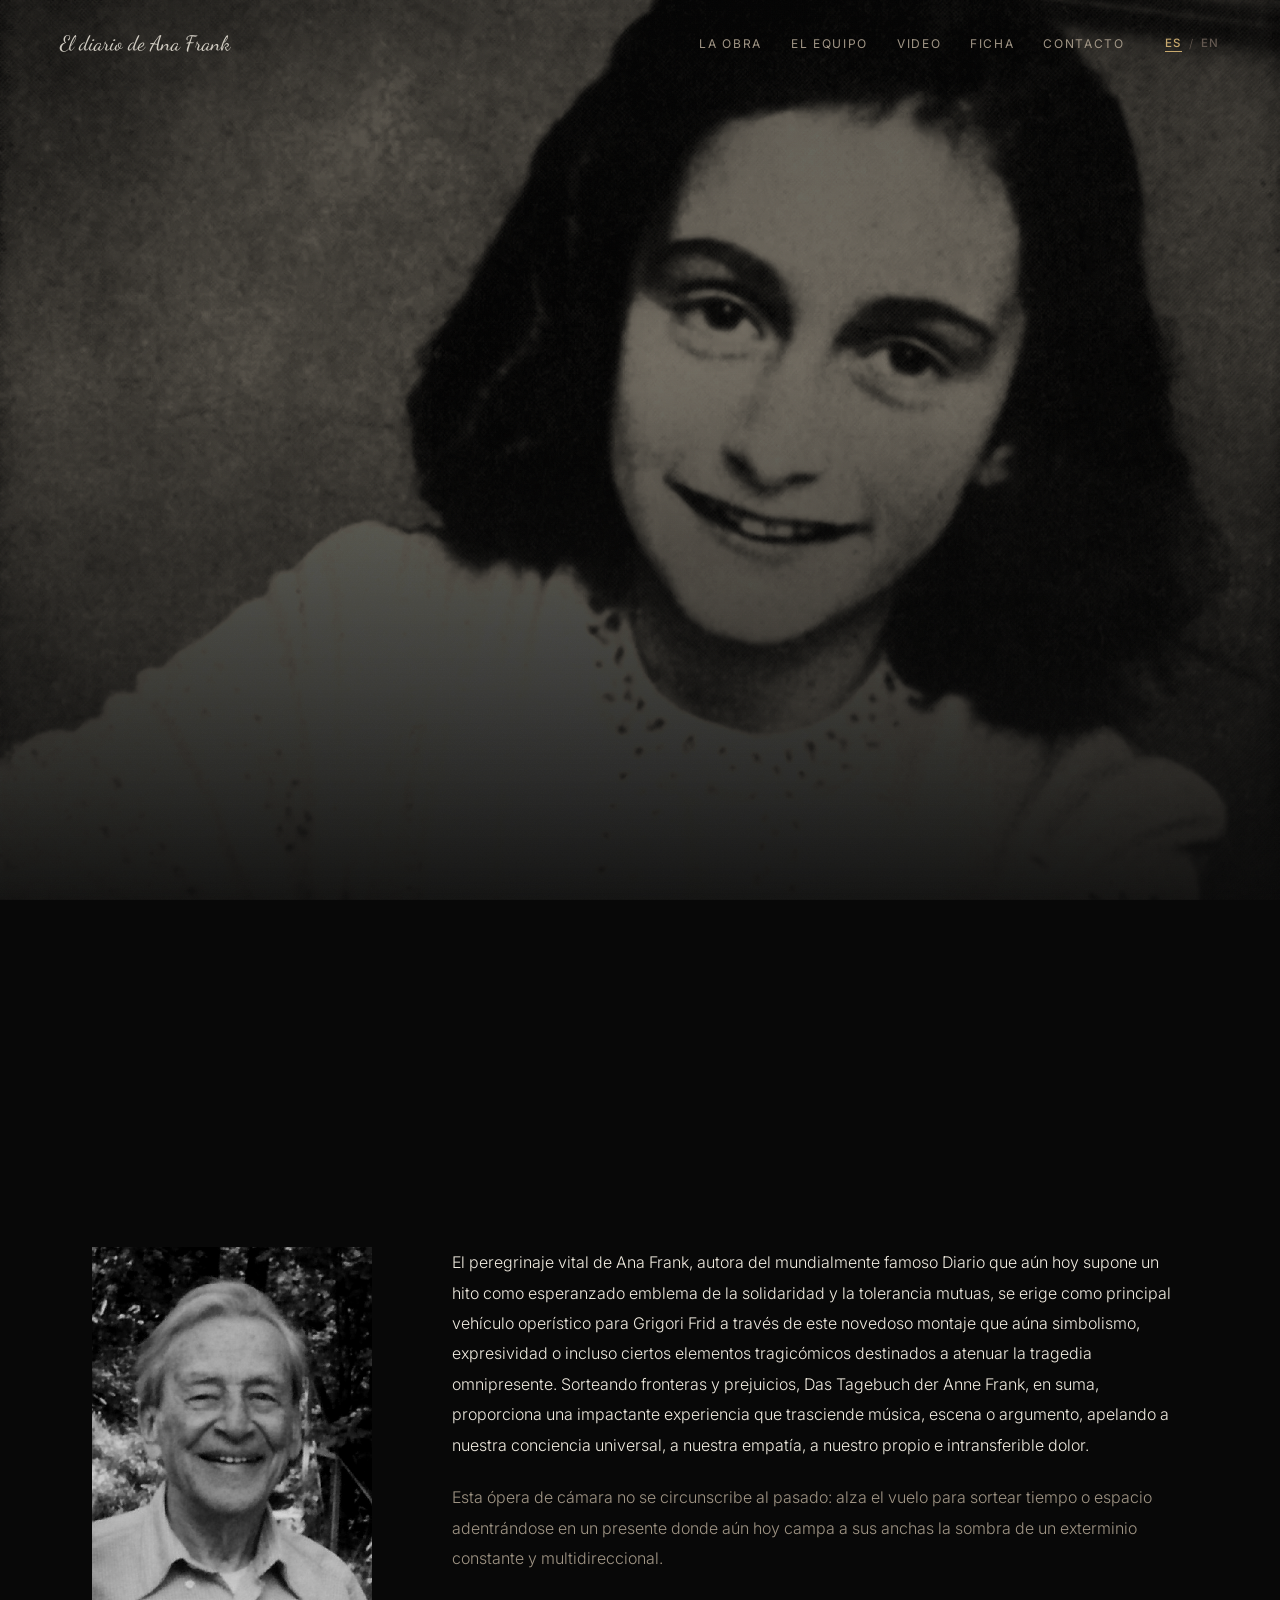
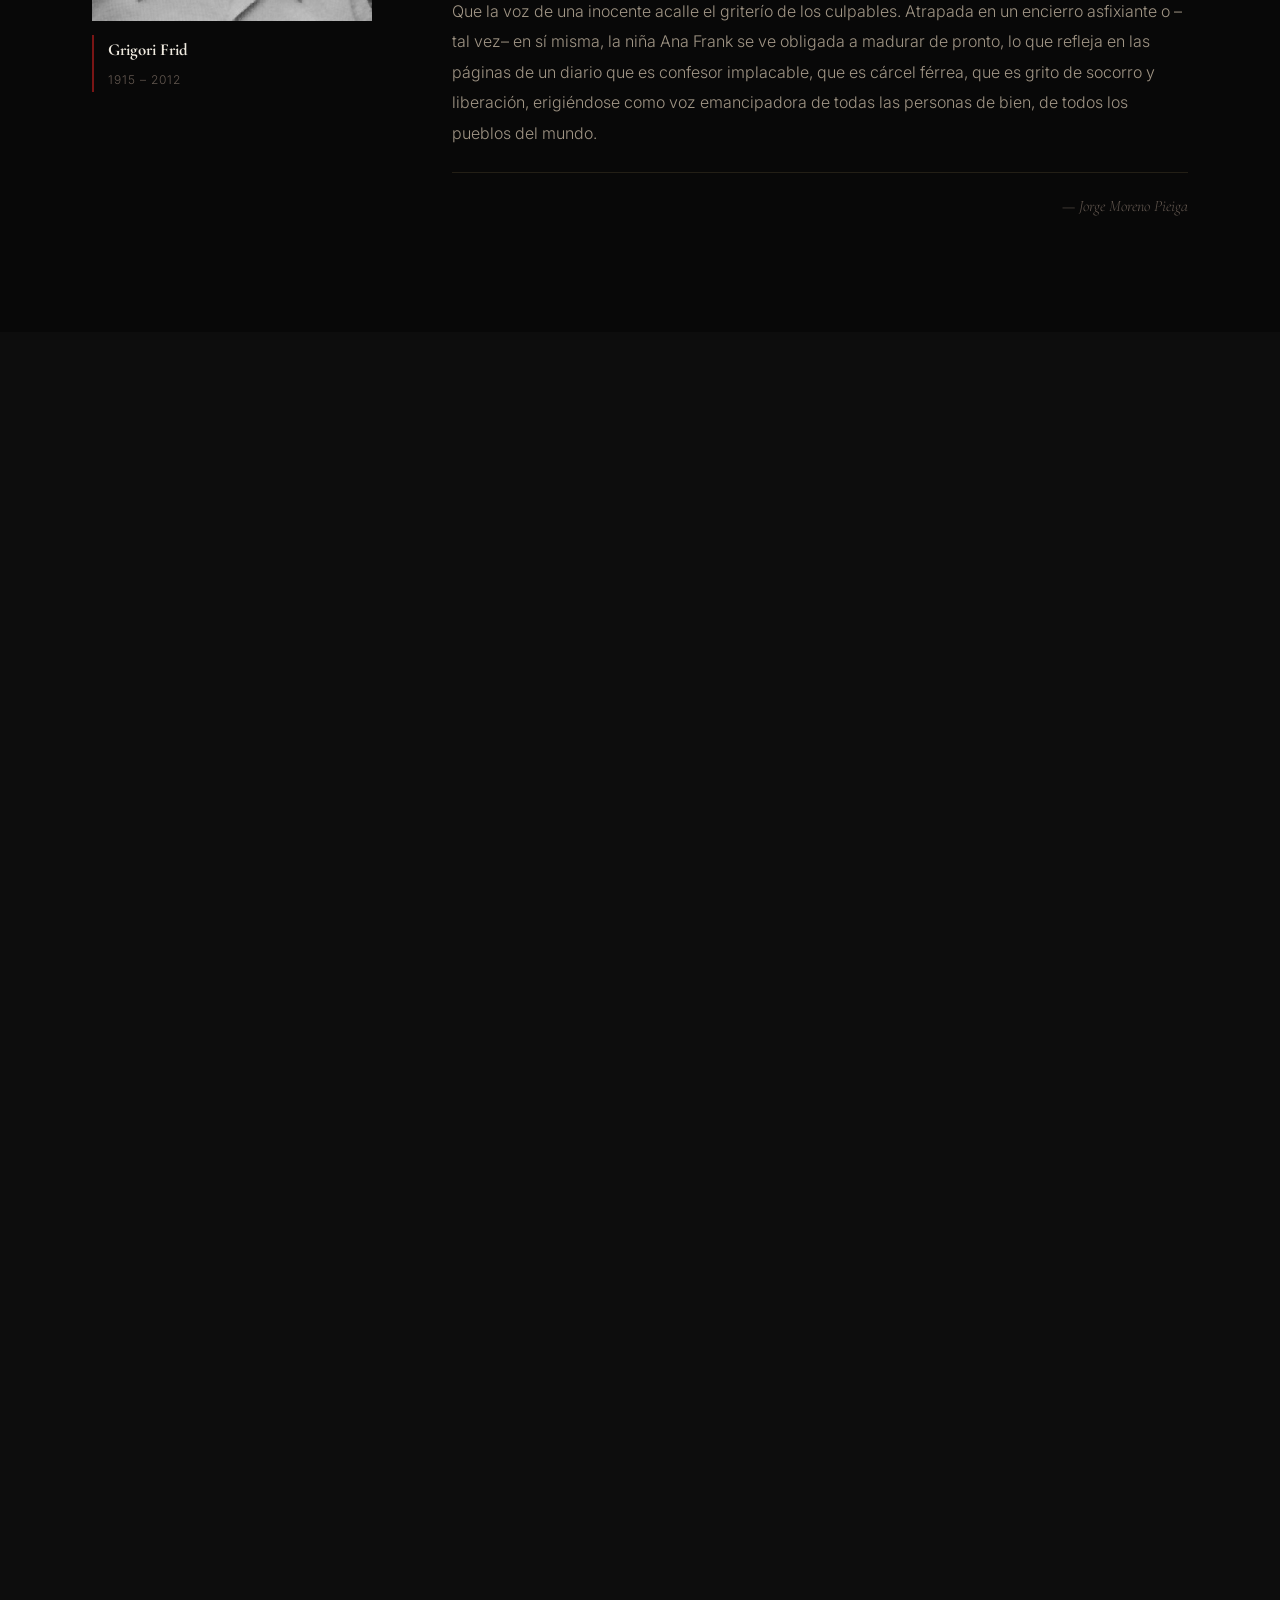
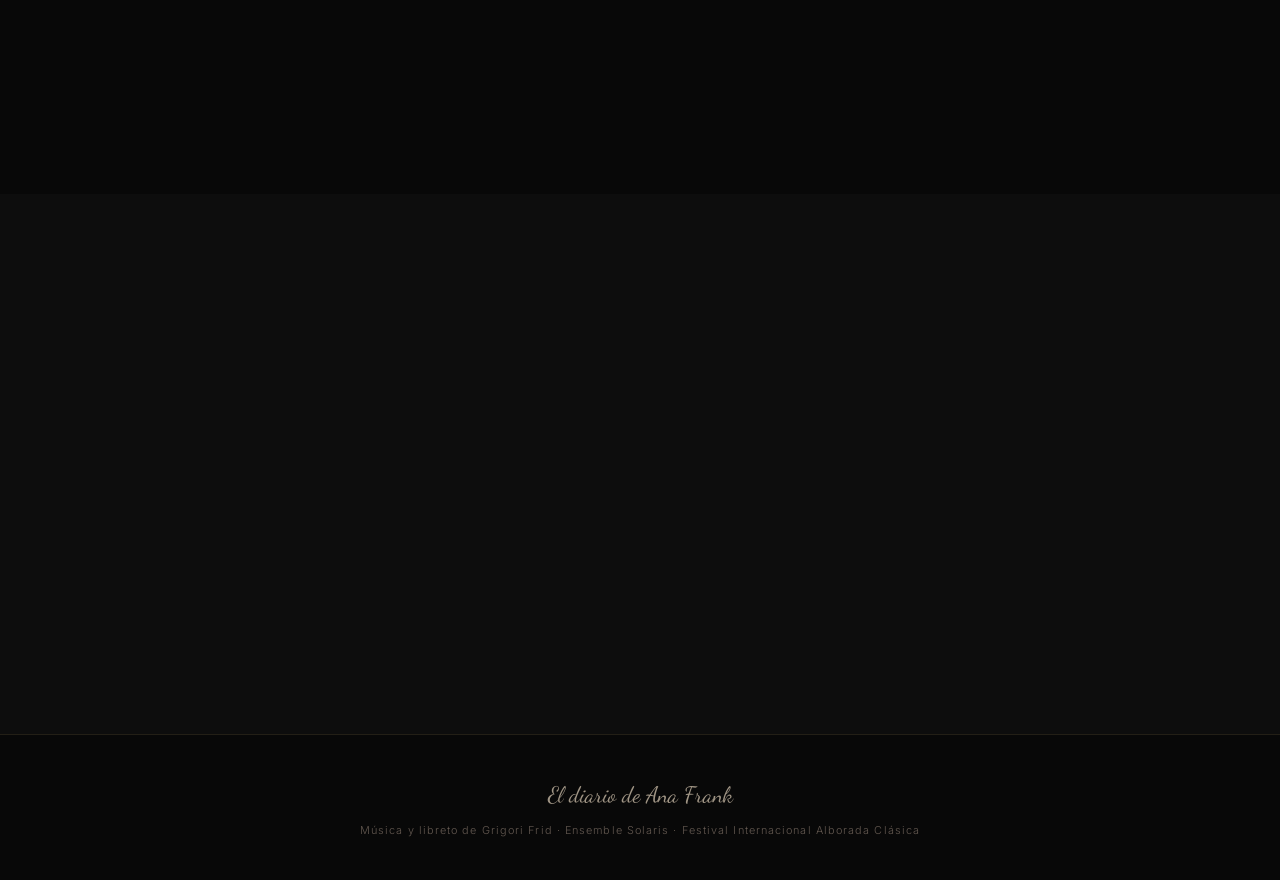
==== index.html @ 0cbc781a "Remove 'Representación artística' from contact section Co-Authored-By: Claude Sonnet 4.6 <noreply@an" ====
<!DOCTYPE html>
<html lang="es">
<head>
  <meta charset="UTF-8">
  <meta name="viewport" content="width=device-width, initial-scale=1.0">
  <title>El diario de Ana Frank — Ópera de Grigori Frid</title>
  <meta name="description" content="Dossier artístico de la ópera El diario de Ana Frank. Música y libreto de Grigori Frid. Auxiliadora Toledano, soprano.">

  <link rel="preconnect" href="https://fonts.googleapis.com">
  <link rel="preconnect" href="https://fonts.gstatic.com" crossorigin>
  <link href="https://fonts.googleapis.com/css2?family=Cormorant+Garamond:ital,wght@0,300;0,400;0,600;0,700;1,300;1,400;1,600&family=Dancing+Script:wght@600;700&family=Inter:wght@300;400;500&display=swap" rel="stylesheet">
  <link rel="stylesheet" href="css/styles.css">
</head>
<body>

  <!-- ══════════════════════════════════════
       HEADER
  ══════════════════════════════════════ -->
  <header id="site-header">
    <div class="header-inner">
      <div class="header-logo">
        <span data-es="El diario de Ana Frank" data-en="The Diary of Ana Frank">El diario de Ana Frank</span>
      </div>
      <div class="header-right">
        <nav class="header-nav">
          <a href="#obra"   data-es="La Obra"   data-en="The Work">La Obra</a>
          <a href="#equipo" data-es="El Equipo" data-en="The Team">El Equipo</a>
          <a href="#video"  data-es="Video"     data-en="Video">Video</a>
          <a href="#ficha"  data-es="Ficha"     data-en="Info">Ficha</a>
          <a href="#contacto" data-es="Contacto" data-en="Contact">Contacto</a>
        </nav>
        <div class="lang-toggle">
          <button class="lang-btn active" data-lang="es">ES</button>
          <span class="lang-sep">/</span>
          <button class="lang-btn" data-lang="en">EN</button>
        </div>
        <button class="menu-btn" id="menu-btn" aria-label="Menú" aria-expanded="false">
          <span></span><span></span><span></span>
        </button>
      </div>
    </div>
  </header>

  <nav class="mobile-nav" id="mobile-nav" aria-hidden="true">
    <a href="#obra"      data-es="La Obra"   data-en="The Work">La Obra</a>
    <a href="#equipo"    data-es="El Equipo" data-en="The Team">El Equipo</a>
    <a href="#video"     data-es="Video"     data-en="Video">Video</a>
    <a href="#ficha"     data-es="Ficha"     data-en="Info">Ficha</a>
    <a href="#contacto"  data-es="Contacto"  data-en="Contact">Contacto</a>
  </nav>

  <!-- ══════════════════════════════════════
       HERO
  ══════════════════════════════════════ -->
  <section id="hero">
    <div class="hero-bg">
      <img src="assets/images/anna-frank-cover.jpg" alt="Ana Frank" class="hero-img" id="hero-img">
      <div class="hero-overlay"></div>
    </div>

    <div class="hero-content">
      <p class="hero-eyebrow">
        <span class="eyebrow-rule"></span>
        <span data-es="Ópera" data-en="Opera">Ópera</span>
        <span class="eyebrow-rule"></span>
      </p>

      <div class="hero-title-block">
        <h1 class="hero-title">
          <span class="title-script" data-es="El diario de" data-en="The Diary of">El diario de</span>
          <span class="title-script title-name">Ana Frank</span>
        </h1>
        <p class="hero-composer">
          <span data-es="Música y libreto de" data-en="Music and libretto by">Música y libreto de</span>
          <strong>Grigori Frid</strong>
        </p>
      </div>

      <div class="hero-bottom">
        <div class="hero-cast">
          <span><strong>Auxiliadora Toledano</strong>, <em data-es="Soprano" data-en="Soprano">Soprano</em></span>
          <span class="cast-dot">·</span>
          <span><strong>Jorge Moreno Piega</strong>, <em data-es="Director de escena" data-en="Stage Director">Director de escena</em></span>
          <span class="cast-dot">·</span>
          <span><strong>Alexis Soriano</strong>, <em data-es="Director" data-en="Director">Director</em></span>
        </div>
      </div>
      </div>
    </div>

    <a href="#obra" class="scroll-cue" aria-label="Scroll">
      <div class="scroll-line"></div>
    </a>
  </section>

  <!-- ══════════════════════════════════════
       LA OBRA
  ══════════════════════════════════════ -->
  <section id="obra" class="section">
    <div class="container">

      <div class="section-header reveal">
        <span class="section-num">01</span>
        <h2 class="section-title" data-es="La Obra" data-en="The Work">La Obra</h2>
        <div class="section-rule"></div>
      </div>

      <!-- Tabs -->
      <div class="obra-tabs reveal">
        <button class="tab-btn active" data-tab="synopsis" data-es="La historia" data-en="The Story">La historia</button>
        <button class="tab-btn" data-tab="musica" data-es="La música" data-en="The Music">La música</button>
        <button class="tab-btn" data-tab="frid" data-es="Grigori Frid" data-en="Grigori Frid">Grigori Frid</button>
      </div>

      <!-- Tab: Sinopsis -->
      <div class="tab-panel active" data-panel="synopsis">
        <div class="obra-split">
          <div class="obra-image-col">
            <div class="portrait-wrap">
              <img src="assets/images/grigori-frid.jpg" alt="Grigori Frid" class="portrait-img" onerror="this.closest('.portrait-wrap').classList.add('empty')">
              <div class="portrait-label">
                <strong>Grigori Frid</strong>
                <span>1915 – 2012</span>
              </div>
            </div>
          </div>
          <div class="obra-text-col">
            <div class="obra-body">
              <p data-es="El peregrinaje vital de Ana Frank, autora del mundialmente famoso Diario que aún hoy supone un hito como esperanzado emblema de la solidaridad y la tolerancia mutuas, se erige como principal vehículo operístico para Grigori Frid a través de este novedoso montaje que aúna simbolismo, expresividad o incluso ciertos elementos tragicómicos destinados a atenuar la tragedia omnipresente. Sorteando fronteras y prejuicios, Das Tagebuch der Anne Frank, en suma, proporciona una impactante experiencia que trasciende música, escena o argumento, apelando a nuestra conciencia universal, a nuestra empatía, a nuestro propio e intransferible dolor."
                 data-en="The life journey of Ana Frank, author of the world-famous Diary that still stands today as a hopeful emblem of mutual solidarity and tolerance, emerges as the primary operatic vehicle for Grigori Frid through this innovative staging that combines symbolism, expressiveness and even certain tragicomic elements aimed at softening the ever-present tragedy. Transcending borders and prejudices, Das Tagebuch der Anne Frank provides a powerful experience that goes beyond music, stage or plot, appealing to our universal conscience, our empathy, our own inescapable pain.">
                El peregrinaje vital de Ana Frank, autora del mundialmente famoso Diario que aún hoy supone un hito como esperanzado emblema de la solidaridad y la tolerancia mutuas, se erige como principal vehículo operístico para Grigori Frid a través de este novedoso montaje que aúna simbolismo, expresividad o incluso ciertos elementos tragicómicos destinados a atenuar la tragedia omnipresente. Sorteando fronteras y prejuicios, Das Tagebuch der Anne Frank, en suma, proporciona una impactante experiencia que trasciende música, escena o argumento, apelando a nuestra conciencia universal, a nuestra empatía, a nuestro propio e intransferible dolor.
              </p>
              <p data-es="Esta ópera de cámara no se circunscribe al pasado: alza el vuelo para sortear tiempo o espacio adentrándose en un presente donde aún hoy campa a sus anchas la sombra de un exterminio constante y multidireccional."
                 data-en="This chamber opera is not confined to the past: it soars beyond time and space, venturing into a present where the shadow of constant, multidirectional extermination still roams freely.">
                Esta ópera de cámara no se circunscribe al pasado: alza el vuelo para sortear tiempo o espacio adentrándose en un presente donde aún hoy campa a sus anchas la sombra de un exterminio constante y multidireccional.
              </p>
              <p data-es="Que la voz de una inocente acalle el griterío de los culpables. Atrapada en un encierro asfixiante o –tal vez– en sí misma, la niña Ana Frank se ve obligada a madurar de pronto, lo que refleja en las páginas de un diario que es confesor implacable, que es cárcel férrea, que es grito de socorro y liberación, erigiéndose como voz emancipadora de todas las personas de bien, de todos los pueblos del mundo."
                 data-en="May the voice of the innocent silence the clamour of the guilty. Trapped in a suffocating confinement — or perhaps within herself — the young Ana Frank is forced to mature suddenly, which she reflects in the pages of a diary that is an implacable confessor, an iron cage, a cry for help and liberation, standing as the emancipating voice of all decent people, of all the peoples of the world.">
                Que la voz de una inocente acalle el griterío de los culpables. Atrapada en un encierro asfixiante o –tal vez– en sí misma, la niña Ana Frank se ve obligada a madurar de pronto, lo que refleja en las páginas de un diario que es confesor implacable, que es cárcel férrea, que es grito de socorro y liberación, erigiéndose como voz emancipadora de todas las personas de bien, de todos los pueblos del mundo.
              </p>
            </div>
            <p class="obra-signature">— Jorge Moreno Pieiga</p>
          </div>
        </div>
      </div>

      <!-- Tab: Música -->
      <div class="tab-panel" data-panel="musica">
        <div class="obra-text-full">
          <div class="obra-body">
            <p data-es="La ópera de Frid, «El diario de Ana Frank» constituye hoy en día un binomio inseparable con el diario de esta niña universal, que encarna en su joven y trágica infancia, uno de los alegatos más importantes contra la barbarie, la crueldad y la guerra."
               data-en="Frid's opera, The Diary of Ana Frank, is today an inseparable pairing with the diary of this universal girl, who embodies in her young and tragic childhood one of the most powerful statements against barbarism, cruelty and war.">
              La ópera de Frid, «El diario de Ana Frank» constituye hoy en día un binomio inseparable con el diario de esta niña universal, que encarna en su joven y trágica infancia, uno de los alegatos más importantes contra la barbarie, la crueldad y la guerra.
            </p>
            <p data-es="La música de la ópera es de una unidad férrea, casi parece emular ese pequeño habitáculo de Amsterdam donde se escondían esas almas marcadas por el destino. El ritmo es casi siempre binario y constante, a veces da una sensación de obscena banalidad y nos encuadra en un espacio determinado y en un tiempo que parece avanzar a paso ligero de soldado desfilando hacia lo irremisible. Hay varios motivos musicales, recurrentes en la pieza, pero el principal, con una melodía de sol, la, la bemol, mi bemol, recorre nuestra espina dorsal como un escalofrío durante toda la pieza."
               data-en="The opera's music is of iron unity — it almost seems to emulate that small Amsterdam hideaway where souls marked by fate were concealed. The rhythm is almost always binary and constant, at times giving a sense of obscene banality, framing us in a specific space and a time that seems to march steadily, like a soldier advancing towards the inevitable. There are several musical motifs recurring throughout the piece, but the main one — a melody of G, A, A-flat, E-flat — runs down our spine like a chill throughout the entire work.">
              La música de la ópera es de una unidad férrea, casi parece emular ese pequeño habitáculo de Amsterdam donde se escondían esas almas marcadas por el destino. El ritmo es casi siempre binario y constante, a veces da una sensación de obscena banalidad y nos encuadra en un espacio determinado y en un tiempo que parece avanzar a paso ligero de soldado desfilando hacia lo irremisible. Hay varios motivos musicales, recurrentes en la pieza, pero el principal, con una melodía de sol, la, la bemol, mi bemol, recorre nuestra espina dorsal como un escalofrío durante toda la pieza.
            </p>
            <p data-es="Este motivo inquietante es quizá un homenaje a Shostakovich que tiene otro célebre sobre su propio nombre re-mi bemol, do, si. Con cuatro notas ya nos sitúa en un ambiente opresivo, curiosamente el de los nazis en la ópera y el soviético en su propia vida. En la ópera se combina la luz y la oscuridad, aunque el ambiente es mayoritariamente dramático, pero también podemos ver la inocencia y la sonrisa de una niña. Hay momentos para un vals inquietante, casi apocalíptico, para una marcha marcial hacia la muerte, para música de cabaret, para momentos místicos, para el humor y el reflejo de lo cotidiano."
               data-en="This unsettling motif is perhaps a tribute to Shostakovich, who has another famous one based on his own name: D–E-flat–C–B. With just four notes, we are placed in an oppressive atmosphere — curiously that of the Nazis in the opera, and the Soviet one in his own life. The opera combines light and darkness; while the mood is predominantly dramatic, we can also glimpse the innocence and smile of a child. There are moments for an unsettling, almost apocalyptic waltz, for a martial march toward death, for cabaret music, for mystical passages, for humour and the reflection of the everyday.">
              Este motivo inquietante es quizá un homenaje a Shostakovich que tiene otro célebre sobre su propio nombre re-mi bemol, do, si. Con cuatro notas ya nos sitúa en un ambiente opresivo, curiosamente el de los nazis en la ópera y el soviético en su propia vida. En la ópera se combina la luz y la oscuridad, aunque el ambiente es mayoritariamente dramático, pero también podemos ver la inocencia y la sonrisa de una niña. Hay momentos para un vals inquietante, casi apocalíptico, para una marcha marcial hacia la muerte, para música de cabaret, para momentos místicos, para el humor y el reflejo de lo cotidiano.
            </p>
            <p data-es="El empleo del timbre en la obra es muy característico; la celesta y la campana buscan ese misticismo y religiosidad, y la trompeta, el ave de mal agüero que hace presagiar la desgracia. Frid, que fue pionero y a la vez educado por su abuelo en la religión judía, tuvo que vivir con ese dilema entre la vida y la muerte, entre Dios y su negación, y fue capaz de ver luz en tanta oscuridad. Así, la música navega también entre la atonalidad y la tonalidad."
               data-en="The use of timbre in the work is very distinctive; the celesta and bell seek mysticism and religiosity, while the trumpet is the bird of ill omen, foretelling disaster. Frid — who was raised in both atheist pioneer camps and Jewish religion by his grandfather — had to live with that dilemma between life and death, between God and His denial, and was able to find light in so much darkness. Thus, the music also navigates between atonality and tonality.">
              El empleo del timbre en la obra es muy característico; la celesta y la campana buscan ese misticismo y religiosidad, y la trompeta, el ave de mal agüero que hace presagiar la desgracia. Frid, que fue pionero y a la vez educado por su abuelo en la religión judía, tuvo que vivir con ese dilema entre la vida y la muerte, entre Dios y su negación, y fue capaz de ver luz en tanta oscuridad. Así, la música navega también entre la atonalidad y la tonalidad.
            </p>
            <blockquote class="obra-quote">
              <p data-es="«La riqueza, la gloria, todo eso se puede perder… sin embargo, la felicidad del corazón puede abandonarte por un pequeño tiempo, pero luego despertará de nuevo y te hará feliz para toda la vida… hasta que ese momento llegue, puedes contemplar tranquila el cielo…»"
                 data-en="'Wealth, glory, all that can be lost… yet the happiness of the heart may leave you for a brief time, but then it will awaken again and make you happy for your whole life… until that moment comes, you can gaze calmly at the sky…'">
                «La riqueza, la gloria, todo eso se puede perder… sin embargo, la felicidad del corazón puede abandonarte por un pequeño tiempo, pero luego despertará de nuevo y te hará feliz para toda la vida… hasta que ese momento llegue, puedes contemplar tranquila el cielo…»
              </p>
              <cite data-es="Últimas palabras de Ana Frank en la ópera" data-en="Ana Frank's final words in the opera">Últimas palabras de Ana Frank en la ópera</cite>
            </blockquote>
            <p data-es="Estas son las últimas palabras de Ana Frank en la ópera, y a mi entender, como toda obra de arte verdadera, son una pregunta abierta, no una respuesta, a cada uno de nosotros."
               data-en="These are Ana Frank's last words in the opera, and in my view — like all true works of art — they are an open question addressed to each one of us, not an answer.">
              Estas son las últimas palabras de Ana Frank en la ópera, y a mi entender, como toda obra de arte verdadera, son una pregunta abierta, no una respuesta, a cada uno de nosotros.
            </p>
          </div>
          <p class="obra-signature">— Alexis Soriano</p>

          <!-- Foto de producción -->
          <div class="prod-photo-wrap prod-photo-inline">
            <img src="assets/images/production-2.jpg" alt="Auxiliadora Toledano en escena" onerror="this.closest('.prod-photo-wrap').style.display='none'">
          </div>
        </div>
      </div>

      <!-- Tab: Grigori Frid -->
      <div class="tab-panel" data-panel="frid">
        <div class="obra-split">
          <div class="obra-image-col">
            <div class="portrait-wrap">
              <img src="assets/images/grigori-frid.jpg" alt="Grigori Frid" class="portrait-img" onerror="this.closest('.portrait-wrap').classList.add('empty')">
              <div class="portrait-label">
                <strong>Grigori Frid</strong>
                <span>Moscú, 1915 – 2012</span>
              </div>
            </div>
          </div>
          <div class="obra-text-col">
            <div class="obra-body">
              <p data-es="Ana Frank se ocultó con su familia en una buhardilla secreta en Ámsterdam para no ser capturados por los nazis. Allí día tras día, fue escribiendo su diario secreto. Fueron descubiertos y ella y su hermana murieron de tifus y de frío en el campo de concentración de Bergen-Belsen en 1945, en unas tiendas de campaña en las que pasaron sus últimas horas de vida."
                 data-en="Ana Frank hid with her family in a secret attic in Amsterdam to avoid capture by the Nazis. There, day after day, she wrote her secret diary. They were discovered, and she and her sister died of typhus and cold at the Bergen-Belsen concentration camp in 1945, in tents where they spent their final hours of life.">
                Ana Frank se ocultó con su familia en una buhardilla secreta en Ámsterdam para no ser capturados por los nazis. Allí día tras día, fue escribiendo su diario secreto. Fueron descubiertos y ella y su hermana murieron de tifus y de frío en el campo de concentración de Bergen-Belsen en 1945, en unas tiendas de campaña en las que pasaron sus últimas horas de vida.
              </p>
              <p data-es="Grigori Frid nació en el seno de una familia cultivada. Su madre, pianista profesional, terminó la carrera de piano en Moscú y su padre, periodista y crítico musical, tocaba el violín. Por su casa pasaron legendarios músicos como un joven Wladimir Horowitz o el talentoso y aún desconocido violinista Nathan Milstein."
                 data-en="Grigori Frid was born into a cultivated family. His mother, a professional pianist, completed her piano studies in Moscow, while his father, a journalist and music critic, played the violin. Legendary musicians passed through their home, including a young Wladimir Horowitz and the talented but then unknown violinist Nathan Milstein.">
                Grigori Frid nació en el seno de una familia cultivada. Su madre, pianista profesional, terminó la carrera de piano en Moscú y su padre, periodista y crítico musical, tocaba el violín. Por su casa pasaron legendarios músicos como un joven Wladimir Horowitz o el talentoso y aún desconocido violinista Nathan Milstein.
              </p>
              <p data-es="Frid comenzó a tomarse en serio sus inclinaciones musicales y empezó a componer sus primeras piezas. Gracias a una carta de recomendación, ingresó en el conservatorio de Moscú y compuso su primera sinfonía que enseñó al propio Shostakovich, quien lo felicitó de corazón; desgraciadamente, al poco tiempo, empezó la guerra y tuvo que alistarse y dejar toda su carrera en suspenso."
                 data-en="Frid began to take his musical inclinations seriously and started composing his first pieces. Thanks to a letter of recommendation, he was admitted to the Moscow Conservatoire and composed his first symphony, which he showed to Shostakovich himself, who congratulated him warmly. Tragically, the war soon began and he was forced to enlist, putting his entire career on hold.">
                Frid comenzó a tomarse en serio sus inclinaciones musicales y empezó a componer sus primeras piezas. Gracias a una carta de recomendación, ingresó en el conservatorio de Moscú y compuso su primera sinfonía que enseñó al propio Shostakovich, quien lo felicitó de corazón; desgraciadamente, al poco tiempo, empezó la guerra y tuvo que alistarse y dejar toda su carrera en suspenso.
              </p>
              <p data-es="Frid fue un artista extremadamente generoso y gentil. Sirvió nada menos que 6 años en el frente, fue herido por metralla y condecorado. Fue pionero y a la vez sufrió el antisemitismo de aquella época en la URSS, ocultando su apellido para evitar problemas. Fundó el club para los jóvenes músicos en Moscú, un lugar de encuentro donde pasaron Prokofiev, Schnitke, Denisov, y otros muchos. Escribió para todos los géneros, pero fueron sus dos óperas de cámara — Las cartas de Van Gogh y El diario de Ana Frank — las que tuvieron más éxito internacional. Vivió 97 años y murió en Moscú el 22 de septiembre de 2012, el mismo día en que nació. En España es un absoluto desconocido y queremos contribuir a difundir su obra."
                 data-en="Frid was an extremely generous and gentle artist. He served no fewer than 6 years on the front, was wounded by shrapnel, and was decorated. He was a pioneer who also suffered antisemitism in the USSR, hiding his surname to avoid trouble. He founded the club for young musicians in Moscow, a meeting place attended by Prokofiev, Schnittke, Denisov and many others. He wrote for all genres, but it was his two chamber operas — Letters of Van Gogh and The Diary of Ana Frank — that achieved the greatest international success. He lived to 97 and died in Moscow on 22 September 2012, the same day he was born. In Spain he is virtually unknown, and we want to help spread his work.">
                Frid fue un artista extremadamente generoso y gentil. Sirvió nada menos que 6 años en el frente, fue herido por metralla y condecorado. Fue pionero y a la vez sufrió el antisemitismo de aquella época en la URSS, ocultando su apellido para evitar problemas. Fundó el club para los jóvenes músicos en Moscú, un lugar de encuentro donde pasaron Prokofiev, Schnitke, Denisov, y otros muchos. Escribió para todos los géneros, pero fueron sus dos óperas de cámara — Las cartas de Van Gogh y El diario de Ana Frank — las que tuvieron más éxito internacional. Vivió 97 años y murió en Moscú el 22 de septiembre de 2012, el mismo día en que nació. En España es un absoluto desconocido y queremos contribuir a difundir su obra.
              </p>
            </div>
          </div>
        </div>
      </div>

    </div>
  </section>

  <!-- ══════════════════════════════════════
       GALERÍA DE PRODUCCIÓN
  ══════════════════════════════════════ -->
  <section id="galeria" class="section section-dark">
    <div class="container">
      <div class="section-header reveal">
        <span class="section-num">02</span>
        <h2 class="section-title" data-es="Imágenes" data-en="Gallery">Imágenes</h2>
        <div class="section-rule"></div>
      </div>
      <div class="gallery-grid reveal">
        <!-- Row 1: dos verticales -->
        <div class="gallery-item">
          <img src="assets/images/production-2.jpg" alt="Auxiliadora Toledano — El diario de Ana Frank">
        </div>
        <div class="gallery-item">
          <img src="assets/images/production-3.jpg" alt="Auxiliadora Toledano como Ana Frank">
        </div>
        <!-- Row 2: teatro completo -->
        <div class="gallery-item gallery-item--wide">
          <img src="assets/images/production-4.jpg" alt="El diario de Ana Frank — Ensemble Solaris en escena">
        </div>
        <!-- Row 3: dos escenas íntimas -->
        <div class="gallery-item">
          <img src="assets/images/production-1.jpg" alt="Ana Frank escribe su diario">
        </div>
        <div class="gallery-item">
          <img src="assets/images/production-5.jpg" alt="El diario de Ana Frank — escena íntima">
        </div>
      </div>
    </div>
  </section>

  <!-- ══════════════════════════════════════
       EL EQUIPO
  ══════════════════════════════════════ -->
  <section id="equipo" class="section">
    <div class="container">
      <div class="section-header reveal">
        <span class="section-num">03</span>
        <h2 class="section-title" data-es="El Equipo" data-en="The Team">El Equipo</h2>
        <div class="section-rule"></div>
      </div>

      <div class="team-grid reveal">

        <!-- Auxiliadora Toledano -->
        <a class="team-card" href="auxiliadora.html">
          <div class="card-img-wrap">
            <img src="assets/images/auxiliadora-toledano.jpg" alt="Auxiliadora Toledano" onerror="this.closest('.card-img-wrap').classList.add('empty')">
            <div class="card-hover-cue">
              <span data-es="Ver biografía" data-en="View biography">Ver biografía</span>
              <svg width="16" height="16" viewBox="0 0 24 24" fill="none" stroke="currentColor" stroke-width="2" stroke-linecap="round" stroke-linejoin="round"><line x1="5" y1="12" x2="19" y2="12"/><polyline points="12 5 19 12 12 19"/></svg>
            </div>
          </div>
          <div class="card-footer">
            <h3 class="card-name">Auxiliadora Toledano</h3>
            <p class="card-role" data-es="Soprano solista" data-en="Soprano Soloist">Soprano solista</p>
          </div>
        </a>

        <!-- Alexis Soriano -->
        <a class="team-card" href="alexis.html">
          <div class="card-img-wrap">
            <img src="assets/images/alexis-soriano.jpg" alt="Alexis Soriano" onerror="this.closest('.card-img-wrap').classList.add('empty')">
            <div class="card-hover-cue">
              <span data-es="Ver biografía" data-en="View biography">Ver biografía</span>
              <svg width="16" height="16" viewBox="0 0 24 24" fill="none" stroke="currentColor" stroke-width="2" stroke-linecap="round" stroke-linejoin="round"><line x1="5" y1="12" x2="19" y2="12"/><polyline points="12 5 19 12 12 19"/></svg>
            </div>
          </div>
          <div class="card-footer">
            <h3 class="card-name">Alexis Soriano</h3>
            <p class="card-role" data-es="Director musical y artístico" data-en="Musical and Artistic Director">Director musical y artístico</p>
          </div>
        </a>

        <!-- Jorge Moreno Pieiga -->
        <a class="team-card" href="jorge.html">
          <div class="card-img-wrap">
            <img src="assets/images/jorge-moreno.jpg" alt="Jorge Moreno Pieiga" onerror="this.closest('.card-img-wrap').classList.add('empty')">
            <div class="card-hover-cue">
              <span data-es="Ver biografía" data-en="View biography">Ver biografía</span>
              <svg width="16" height="16" viewBox="0 0 24 24" fill="none" stroke="currentColor" stroke-width="2" stroke-linecap="round" stroke-linejoin="round"><line x1="5" y1="12" x2="19" y2="12"/><polyline points="12 5 19 12 12 19"/></svg>
            </div>
          </div>
          <div class="card-footer">
            <h3 class="card-name">Jorge Moreno Pieiga</h3>
            <p class="card-role" data-es="Dramaturgia y dirección escénica" data-en="Dramaturgy and Stage Direction">Dramaturgia y dirección escénica</p>
          </div>
        </a>

        <!-- Ensemble Solaris -->
        <a class="team-card team-card--ensemble" href="ensemble.html">
          <div class="card-img-wrap">
            <img src="assets/images/ensemble-solaris.jpg" alt="Ensemble Solaris" onerror="this.closest('.card-img-wrap').classList.add('empty')">
            <div class="card-hover-cue">
              <span data-es="Ver biografía" data-en="View biography">Ver biografía</span>
              <svg width="16" height="16" viewBox="0 0 24 24" fill="none" stroke="currentColor" stroke-width="2" stroke-linecap="round" stroke-linejoin="round"><line x1="5" y1="12" x2="19" y2="12"/><polyline points="12 5 19 12 12 19"/></svg>
            </div>
          </div>
          <div class="card-footer">
            <h3 class="card-name">Ensemble Solaris</h3>
            <p class="card-role" data-es="Orquesta — 9 músicos" data-en="Orchestra — 9 musicians">Orquesta — 9 músicos</p>
          </div>
        </a>

      </div>
    </div>
  </section>

  <!-- ══════════════════════════════════════
       VIDEO
  ══════════════════════════════════════ -->
  <section id="video" class="section section-dark">
    <div class="container">
      <div class="section-header reveal">
        <span class="section-num">04</span>
        <h2 class="section-title" data-es="Producción" data-en="Production">Producción</h2>
        <div class="section-rule"></div>
      </div>
      <p class="section-intro reveal" data-es="Material audiovisual" data-en="Audiovisual material">Material audiovisual</p>

      <div class="video-wrap reveal">
        <!--
          Coloca tu archivo de video en assets/videos/video.mp4
          Si el archivo supera 100 MB, súbelo a YouTube y reemplaza el
          elemento <video> por:
          <iframe src="https://www.youtube.com/embed/TU_ID" ...></iframe>
        -->
        <video controls poster="assets/images/production-2.jpg">
          <source src="assets/videos/video.mp4" type="video/mp4">
          <p data-es="Tu navegador no soporta video HTML5." data-en="Your browser does not support HTML5 video.">Tu navegador no soporta video HTML5.</p>
        </video>
      </div>
    </div>
  </section>

  <!-- ══════════════════════════════════════
       FICHA ARTÍSTICA
  ══════════════════════════════════════ -->
  <section id="ficha" class="section">
    <div class="container">
      <div class="section-header reveal">
        <span class="section-num">05</span>
        <h2 class="section-title" data-es="Ficha Artística" data-en="Artistic Sheet">Ficha Artística</h2>
        <div class="section-rule"></div>
      </div>

      <div class="ficha-layout reveal">
        <div class="ficha-main">
          <h3 class="ficha-opera" data-es="El diario de Ana Frank" data-en="The Diary of Ana Frank">El diario de Ana Frank</h3>
          <p class="ficha-note" data-es="Estreno de la versión escénica · En alemán, subtitulada" data-en="Premiere of the staged version · In German, with subtitles">Estreno de la versión escénica · En alemán, subtitulada</p>

          <table class="ficha-table">
            <tbody>
              <tr>
                <td data-es="Director musical y artístico" data-en="Musical and Artistic Director">Director musical y artístico</td>
                <td><strong>Alexis Soriano</strong></td>
              </tr>
              <tr>
                <td data-es="Soprano" data-en="Soprano">Soprano</td>
                <td><strong>Auxiliadora Toledano</strong></td>
              </tr>
              <tr>
                <td data-es="Director escénico y dramaturgia" data-en="Stage Director and Dramaturgy">Director escénico y dramaturgia</td>
                <td><strong>Jorge Moreno Pieiga</strong></td>
              </tr>
              <tr>
                <td data-es="Iluminación, subtítulos, video" data-en="Lighting, Subtitles, Video">Iluminación, subtítulos, video</td>
                <td><strong>Mario Copete</strong></td>
              </tr>
              <tr>
                <td data-es="Orquesta" data-en="Orchestra">Orquesta</td>
                <td><strong>Ensemble Solaris <em class="muted">(9 músicos)</em></strong></td>
              </tr>
            </tbody>
          </table>
        </div>

        <div class="ficha-aside">
          <div class="cache-card">
            <p class="cache-label" data-es="Caché" data-en="Performance Fee">Caché</p>
            <p class="cache-amount">14.800 €</p>
            <p class="cache-vat">+ IVA</p>
            <p class="cache-detail" data-es="Estreno de la versión escénica" data-en="Premiere of the staged version">Estreno de la versión escénica</p>
          </div>
        </div>
      </div>
    </div>
  </section>

  <!-- ══════════════════════════════════════
       CONTACTO
  ══════════════════════════════════════ -->
  <section id="contacto" class="section section-dark">
    <div class="container">
      <div class="section-header reveal">
        <span class="section-num">06</span>
        <h2 class="section-title" data-es="Contacto" data-en="Contact">Contacto</h2>
        <div class="section-rule"></div>
      </div>

      <div class="contact-layout reveal">
        <div class="contact-left">
          <p class="contact-name">Auxiliadora Toledano</p>
          <p class="contact-role" data-es="Soprano" data-en="Soprano">Soprano</p>
          <a href="tel:+34637464618" class="contact-link">637 464 618</a>
          <a href="mailto:auxiliadoratr@gmail.com" class="contact-link">auxiliadoratr@gmail.com</a>
        </div>
        <div class="contact-right">
          <a href="mailto:auxiliadoratr@gmail.com?subject=El diario de Ana Frank — Consulta" class="cta-btn">
            <span data-es="Solicitar información" data-en="Request Information">Solicitar información</span>
            <svg width="18" height="18" viewBox="0 0 24 24" fill="none" stroke="currentColor" stroke-width="2" stroke-linecap="round" stroke-linejoin="round"><line x1="5" y1="12" x2="19" y2="12"/><polyline points="12 5 19 12 12 19"/></svg>
          </a>
        </div>
      </div>
    </div>
  </section>

  <!-- ══════════════════════════════════════
       FOOTER
  ══════════════════════════════════════ -->
  <footer>
    <div class="container footer-inner">
      <p class="footer-title" data-es="El diario de Ana Frank" data-en="The Diary of Ana Frank">El diario de Ana Frank</p>
      <p class="footer-sub" data-es="Música y libreto de Grigori Frid · Ensemble Solaris · Festival Internacional Alborada Clásica" data-en="Music and libretto by Grigori Frid · Ensemble Solaris · International Festival Alborada Clásica">Música y libreto de Grigori Frid · Ensemble Solaris · Festival Internacional Alborada Clásica</p>
    </div>
  </footer>

  <!-- Lightbox -->
  <div id="lightbox">
    <button id="lightbox-close">&#x2715;</button>
    <button id="lightbox-prev">&#8249;</button>
    <img id="lightbox-img" src="" alt="">
    <button id="lightbox-next">&#8250;</button>
  </div>

  <!-- GSAP -->
  <script src="https://cdnjs.cloudflare.com/ajax/libs/gsap/3.12.5/gsap.min.js"></script>
  <script src="https://cdnjs.cloudflare.com/ajax/libs/gsap/3.12.5/ScrollTrigger.min.js"></script>
  <script src="js/main.js"></script>
</body>
</html>
---- css/styles.css ----
/* =====================================================
   EL DIARIO DE ANA FRANK — Dossier Digital
   ===================================================== */

/* ---- Reset ---- */
*, *::before, *::after { box-sizing: border-box; margin: 0; padding: 0; }
img { max-width: 100%; display: block; }
a  { color: inherit; text-decoration: none; }

/* ---- Variables ---- */
:root {
  --bg:         #080808;
  --bg2:        #0d0d0d;
  --bg3:        #131313;
  --crimson:    #7a1515;
  --crimson2:   #9b1a1a;
  --gold:       #c8a96e;
  --gold2:      #d9bc87;
  --ivory:      #f0ebe0;
  --ivory2:     #a09585;
  --ivory3:     #635850;
  --border:     rgba(200,169,110,0.14);
  --ease:       cubic-bezier(0.25,0.46,0.45,0.94);
  --t:          0.4s;
}

/* ---- Base ---- */
html { scroll-behavior: smooth; font-size: 16px; }
body {
  background: var(--bg);
  color: var(--ivory);
  font-family: 'Inter', sans-serif;
  font-weight: 300;
  line-height: 1.75;
  overflow-x: hidden;
  -webkit-font-smoothing: antialiased;
}

::-webkit-scrollbar          { width: 3px; }
::-webkit-scrollbar-track    { background: var(--bg); }
::-webkit-scrollbar-thumb    { background: var(--crimson); }

/* ---- Typography ---- */
h1,h2,h3,h4 {
  font-family: 'Cormorant Garamond', serif;
  font-weight: 700;
  line-height: 1.1;
}

/* ---- Layout ---- */
.container {
  max-width: 1160px;
  margin: 0 auto;
  padding: 0 2rem;
}

/* ---- Reveal (initial state for GSAP) ---- */
.js-ready .reveal {
  opacity: 0;
  transform: translateY(28px);
}

/* ======================================================
   HEADER
====================================================== */
#site-header {
  position: fixed;
  inset: 0 0 auto 0;
  z-index: 200;
  padding: 1.6rem 2.5rem;
  transition: background var(--t) var(--ease), padding var(--t) var(--ease),
              border-color var(--t) var(--ease);
  border-bottom: 1px solid transparent;
}
#site-header.scrolled {
  background: rgba(8,8,8,0.92);
  backdrop-filter: blur(18px);
  -webkit-backdrop-filter: blur(18px);
  padding: 1rem 2.5rem;
  border-bottom-color: var(--border);
}
.header-inner {
  max-width: 1160px;
  margin: 0 auto;
  display: flex;
  align-items: center;
  justify-content: space-between;
  gap: 2rem;
}
.header-logo {
  font-family: 'Dancing Script', cursive;
  font-size: 1.3rem;
  color: var(--ivory);
  opacity: 0.85;
  white-space: nowrap;
}
.header-right { display: flex; align-items: center; gap: 2.5rem; }
.header-nav   { display: flex; gap: 1.8rem; }
.header-nav a {
  font-size: 0.75rem;
  letter-spacing: 0.14em;
  text-transform: uppercase;
  color: var(--ivory2);
  font-weight: 400;
  transition: color var(--t);
}
.header-nav a:hover { color: var(--gold); }

.lang-toggle { display: flex; align-items: center; gap: 0.45rem; }
.lang-sep    { color: var(--ivory3); font-size: 0.75rem; }
.lang-btn {
  background: none;
  border: none;
  cursor: pointer;
  font: 500 0.72rem/1 'Inter', sans-serif;
  letter-spacing: 0.15em;
  color: var(--ivory3);
  padding: 0.15rem 0;
  transition: color var(--t);
}
.lang-btn.active {
  color: var(--gold);
  border-bottom: 1px solid var(--gold);
}
.lang-btn:hover { color: var(--ivory2); }

/* Hamburger */
.menu-btn {
  display: none;
  background: none;
  border: none;
  cursor: pointer;
  padding: 0.4rem;
  flex-direction: column;
  justify-content: center;
  gap: 5px;
}
.menu-btn span {
  display: block;
  width: 22px;
  height: 1.5px;
  background: var(--ivory);
  transition: transform var(--t) var(--ease), opacity var(--t);
  transform-origin: center;
}
.menu-btn.open span:nth-child(1) { transform: translateY(6.5px) rotate(45deg); }
.menu-btn.open span:nth-child(2) { opacity: 0; transform: scaleX(0); }
.menu-btn.open span:nth-child(3) { transform: translateY(-6.5px) rotate(-45deg); }

/* Mobile nav panel */
.mobile-nav {
  position: fixed;
  inset: 0;
  background: rgba(8,8,8,0.97);
  backdrop-filter: blur(20px);
  -webkit-backdrop-filter: blur(20px);
  z-index: 190;
  display: none;
  flex-direction: column;
  align-items: center;
  justify-content: center;
  gap: 2.5rem;
  padding: 2rem;
}
.mobile-nav.open { display: flex; }
.mobile-nav a {
  font-family: 'Cormorant Garamond', serif;
  font-size: 2.2rem;
  font-weight: 300;
  color: var(--ivory2);
  letter-spacing: 0.04em;
  transition: color var(--t);
}
.mobile-nav a:hover,
.mobile-nav a:focus { color: var(--gold); }

/* ======================================================
   HERO
====================================================== */
#hero {
  position: relative;
  height: 100vh;
  min-height: 680px;
  display: flex;
  align-items: stretch;
  justify-content: center;
  overflow: hidden;
}

.hero-bg {
  position: absolute;
  inset: 0;
}
.hero-img {
  width: 100%;
  height: 100%;
  object-fit: cover;
  object-position: center 20%;
  filter: sepia(40%) contrast(1.05) brightness(0.55);
  transform-origin: center;
  will-change: transform;
}
.hero-overlay {
  position: absolute;
  inset: 0;
  background: linear-gradient(
    to bottom,
    rgba(8,8,8,0.35) 0%,
    rgba(8,8,8,0.2)  40%,
    rgba(8,8,8,0.6)  75%,
    rgba(8,8,8,0.92) 100%
  );
}

/* Grain texture */
#hero::after {
  content: '';
  position: absolute;
  inset: 0;
  background-image: url("data:image/svg+xml,%3Csvg xmlns='http://www.w3.org/2000/svg' width='300' height='300'%3E%3Cfilter id='n'%3E%3CfeTurbulence type='fractalNoise' baseFrequency='0.85' numOctaves='4' stitchTiles='stitch'/%3E%3C/filter%3E%3Crect width='100%25' height='100%25' filter='url(%23n)' opacity='0.04'/%3E%3C/svg%3E");
  pointer-events: none;
  z-index: 1;
  opacity: 0.6;
}

.hero-content {
  position: relative;
  z-index: 2;
  text-align: center;
  padding: 10vh 1.5rem 16vh;
  max-width: 860px;
  width: 100%;
  display: flex;
  flex-direction: column;
  justify-content: space-between;
  align-items: center;
}

.hero-eyebrow {
  display: flex;
  align-items: center;
  justify-content: center;
  gap: 1rem;
  font-size: 0.75rem;
  letter-spacing: 0.3em;
  text-transform: uppercase;
  color: var(--gold);
  margin-bottom: 0;
  opacity: 0;
}
.eyebrow-rule {
  display: inline-block;
  width: 28px;
  height: 1px;
  background: var(--gold);
  opacity: 0.6;
}

.hero-title {
  font-family: 'Dancing Script', cursive;
  font-weight: 700;
  font-size: clamp(4rem, 10vw, 8.5rem);
  line-height: 1.0;
  color: var(--ivory);
  margin: 0;
  text-shadow: 0 2px 40px rgba(0,0,0,0.7);
  opacity: 0;
  transform: translateY(18px);
}
.title-script  { display: block; }
.title-name    { display: block; }

.hero-title-block {
  display: flex;
  flex-direction: column;
  align-items: center;
  gap: 2rem;
}

.hero-bottom {
  display: flex;
  flex-direction: column;
  align-items: center;
  gap: 1.2rem;
}
.hero-composer {
  font-family: 'Cormorant Garamond', serif;
  font-size: clamp(1rem, 2vw, 1.35rem);
  font-weight: 300;
  color: var(--ivory2);
  margin: 0;
  letter-spacing: 0.04em;
  opacity: 0;
}
.hero-composer strong {
  font-weight: 600;
  color: var(--gold2);
}

.hero-cast {
  display: flex;
  flex-wrap: wrap;
  align-items: center;
  justify-content: center;
  gap: 0.5rem 2rem;
  font-size: 1rem;
  letter-spacing: 0.04em;
  color: var(--ivory2);
  opacity: 0;
  margin: 0;
}
.hero-cast strong { color: var(--ivory); font-weight: 600; font-size: 1.05rem; }
.hero-cast em     { font-style: normal; color: var(--ivory3); font-size: 0.9rem; }
.cast-dot         { color: var(--gold); opacity: 0.5; font-size: 1.1rem; }

.scroll-cue {
  position: absolute;
  bottom: 2rem;
  left: 50%;
  transform: translateX(-50%);
  z-index: 2;
  display: flex;
  justify-content: center;
  opacity: 0;
}
.scroll-line {
  width: 1px;
  height: 50px;
  background: linear-gradient(to bottom, transparent, var(--gold));
  animation: pulse-line 2.2s ease-in-out infinite;
}
@keyframes pulse-line {
  0%,100% { opacity: 1; transform: scaleY(1); }
  50%      { opacity: 0.3; transform: scaleY(0.6); }
}

/* ======================================================
   SECTIONS — shared
====================================================== */
.section      { padding: 7rem 0; }
.section-dark { background: var(--bg2); }

.section-header {
  display: flex;
  align-items: center;
  gap: 1.5rem;
  margin-bottom: 4rem;
}
.section-num {
  font-family: 'Cormorant Garamond', serif;
  font-size: 4.5rem;
  font-weight: 300;
  line-height: 1;
  color: var(--gold);
  opacity: 0.2;
  min-width: 3.5rem;
}
.section-title {
  font-size: clamp(1.8rem, 3.5vw, 3rem);
  letter-spacing: -0.01em;
  white-space: nowrap;
}
.section-rule {
  flex: 1;
  height: 1px;
  background: linear-gradient(to right, var(--gold), transparent);
  opacity: 0.2;
  transform-origin: left;
}
.section-intro {
  font-size: 0.78rem;
  letter-spacing: 0.16em;
  text-transform: uppercase;
  color: var(--ivory3);
  margin-top: -2.5rem;
  margin-bottom: 2.5rem;
}

/* ======================================================
   LA OBRA — tabs
====================================================== */
.obra-tabs {
  display: flex;
  gap: 0;
  border-bottom: 1px solid var(--border);
  margin-bottom: 3.5rem;
}
.tab-btn {
  background: none;
  border: none;
  cursor: pointer;
  font: 400 0.78rem/1 'Inter', sans-serif;
  letter-spacing: 0.12em;
  text-transform: uppercase;
  color: var(--ivory3);
  padding: 0.9rem 1.8rem;
  border-bottom: 2px solid transparent;
  transition: color var(--t), border-color var(--t);
  margin-bottom: -1px;
}
.tab-btn.active { color: var(--gold); border-bottom-color: var(--gold); }
.tab-btn:hover  { color: var(--ivory2); }

.tab-panel { display: none; }
.tab-panel.active { display: block; }

/* Obra — two-column layout */
.obra-split {
  display: grid;
  grid-template-columns: 280px 1fr;
  gap: 5rem;
  align-items: start;
}
.obra-text-full { max-width: 760px; margin: 0 auto; }

/* Portrait */
.portrait-wrap { position: relative; }
.portrait-img {
  width: 100%;
  aspect-ratio: 3/4;
  object-fit: cover;
  object-position: top;
  filter: grayscale(100%) contrast(1.1) brightness(0.85);
}
.portrait-wrap.empty {
  aspect-ratio: 3/4;
  background: var(--bg3);
  display: flex;
  align-items: center;
  justify-content: center;
  color: var(--ivory3);
  font-style: italic;
  font-size: 0.85rem;
}
.portrait-label {
  margin-top: 0.9rem;
  padding-left: 0.9rem;
  border-left: 2px solid var(--crimson);
}
.portrait-label strong { display: block; font-family: 'Cormorant Garamond', serif; font-size: 1.05rem; }
.portrait-label span   { font-size: 0.75rem; color: var(--ivory3); letter-spacing: 0.08em; }

.prod-photo-wrap img {
  width: 100%;
  filter: contrast(1.05) brightness(0.85);
}

/* Obra text */
.obra-byline {
  font-size: 0.72rem;
  letter-spacing: 0.16em;
  text-transform: uppercase;
  color: var(--gold);
  margin-bottom: 2rem;
}
.obra-body { display: flex; flex-direction: column; gap: 1.4rem; }
.obra-body p {
  font-size: 1rem;
  line-height: 1.9;
  color: var(--ivory2);
}
.obra-body p:first-child { color: var(--ivory); }

.obra-quote {
  border-left: 3px solid var(--crimson);
  padding: 1rem 0 1rem 1.5rem;
  margin: 0.5rem 0;
}
.obra-quote p {
  font-family: 'Cormorant Garamond', serif;
  font-size: 1.2rem !important;
  font-style: italic;
  color: var(--ivory) !important;
  line-height: 1.65;
}
.obra-quote cite {
  display: block;
  margin-top: 0.5rem;
  font-size: 0.72rem;
  letter-spacing: 0.12em;
  text-transform: uppercase;
  color: var(--ivory3);
  font-style: normal;
}

.obra-signature {
  margin-top: 1.5rem;
  padding-top: 1.2rem;
  border-top: 1px solid var(--border);
  text-align: right;
  font-family: 'Cormorant Garamond', serif;
  font-style: italic;
  color: var(--ivory3);
  font-size: 1rem;
}

.prod-photo-inline {
  margin-top: 3rem;
}
.prod-photo-inline img {
  width: 100%;
  height: auto;
  display: block;
  filter: brightness(0.85) contrast(1.05);
}

/* ======================================================
   GALLERY
====================================================== */
.gallery-grid {
  display: grid;
  grid-template-columns: repeat(2, 1fr);
  gap: 0.6rem;
}
.gallery-item {
  overflow: hidden;
  cursor: pointer;
}
.gallery-item img {
  width: 100%;
  height: 360px;
  object-fit: cover;
  object-position: center top;
  display: block;
  filter: brightness(0.82) contrast(1.06);
  transition: filter 0.5s var(--ease), transform 0.7s var(--ease);
}
.gallery-item:hover img {
  filter: brightness(1) contrast(1.08);
  transform: scale(1.03);
}
.gallery-item--wide {
  grid-column: 1 / -1;
}
.gallery-item--wide img {
  height: 420px;
  object-position: center center;
}

/* ======================================================
   LIGHTBOX
====================================================== */
#lightbox {
  display: none;
  position: fixed;
  inset: 0;
  z-index: 1000;
  background: rgba(0,0,0,0.93);
  align-items: center;
  justify-content: center;
  cursor: zoom-out;
}
#lightbox.open {
  display: flex;
}
#lightbox img {
  max-width: 90vw;
  max-height: 90vh;
  object-fit: contain;
  display: block;
  box-shadow: 0 0 80px rgba(0,0,0,0.8);
  cursor: default;
}
#lightbox-close {
  position: absolute;
  top: 1.5rem;
  right: 2rem;
  background: none;
  border: none;
  color: var(--ivory2);
  font-size: 2rem;
  cursor: pointer;
  line-height: 1;
  transition: color var(--t);
}
#lightbox-close:hover { color: var(--gold); }
#lightbox-prev,
#lightbox-next {
  position: absolute;
  top: 50%;
  transform: translateY(-50%);
  background: none;
  border: none;
  color: var(--ivory2);
  font-size: 2.5rem;
  cursor: pointer;
  padding: 1rem;
  transition: color var(--t);
  line-height: 1;
}
#lightbox-prev { left: 1rem; }
#lightbox-next { right: 1rem; }
#lightbox-prev:hover,
#lightbox-next:hover { color: var(--gold); }

.gallery-item { cursor: zoom-in; }

/* ======================================================
   TEAM
====================================================== */
.team-grid {
  display: flex;
  flex-wrap: wrap;
  gap: 1.25rem;
  justify-content: center;
}
.team-card {
  flex: 0 0 calc(33.333% - 0.9rem);
  cursor: pointer;
  text-decoration: none;
  color: inherit;
  display: block;
}
.team-card--ensemble {
  flex: 0 0 100%;
  display: flex;
  gap: 2rem;
  align-items: flex-start;
  cursor: pointer;
  text-decoration: none;
  color: inherit;
}

.card-img-wrap {
  position: relative;
  overflow: hidden;
  aspect-ratio: 2/3;
  background: var(--bg3);
}
.card-img-wrap img {
  width: 100%;
  height: 100%;
  object-fit: cover;
  object-position: top;
  filter: grayscale(100%) contrast(1.1) brightness(0.8);
  transition: filter 0.5s var(--ease), transform 0.7s var(--ease);
}
.team-card:hover .card-img-wrap img {
  filter: grayscale(50%) contrast(1.1) brightness(0.7);
  transform: scale(1.04);
}

/* Initials placeholder */
.card-img-wrap.empty {
  display: flex;
  align-items: center;
  justify-content: center;
  background: linear-gradient(135deg, var(--bg3), #1a0d0d);
}
.card-initials {
  font-family: 'Cormorant Garamond', serif;
  font-size: 3rem;
  color: var(--crimson);
  opacity: 0.35;
}

/* Hover cue — "Ver biografía →" */
.card-hover-cue {
  position: absolute;
  inset: 0;
  background: linear-gradient(to top,
    rgba(90,8,8,0.88)  0%,
    rgba(4,0,0,0.55)   50%,
    transparent        100%);
  opacity: 0;
  transition: opacity 0.4s var(--ease);
  display: flex;
  align-items: flex-end;
  justify-content: flex-end;
  padding: 1.25rem;
  gap: 0.4rem;
  color: var(--gold);
  font-size: 0.75rem;
  letter-spacing: 0.1em;
  text-transform: uppercase;
}
.card-hover-cue svg { flex-shrink: 0; transition: transform 0.3s var(--ease); }
.team-card:hover .card-hover-cue { opacity: 1; }
.team-card:hover .card-hover-cue svg { transform: translateX(3px); }

.card-footer { padding: 1rem 0 0.25rem; }
.card-name {
  font-family: 'Dancing Script', cursive;
  font-size: clamp(1.3rem, 2vw, 1.7rem);
  font-weight: 600;
  color: var(--ivory);
  margin-bottom: 0.2rem;
}
.card-role {
  font-size: 0.8rem;
  letter-spacing: 0.16em;
  text-transform: uppercase;
  color: var(--gold);
}

/* Ensemble — cinematic panoramic banner */
.team-card--ensemble {
  display: block;
  position: relative;
  margin-top: 1rem;
}
.team-card--ensemble .card-img-wrap {
  aspect-ratio: 21/7;
  width: 100%;
}
.team-card--ensemble .card-img-wrap img {
  object-position: center center;
}
/* Name + role overlaid on image bottom-left */
.team-card--ensemble .card-footer {
  position: absolute;
  bottom: 0;
  left: 0;
  right: 0;
  padding: 2rem 2.5rem;
  background: linear-gradient(to top, rgba(8,8,8,0.92) 0%, transparent 100%);
  pointer-events: none;
}
.team-card--ensemble .card-name { font-family: 'Dancing Script', cursive; }
/* Hover cue bottom-right */
.team-card--ensemble .card-hover-cue {
  align-items: flex-end;
  justify-content: flex-end;
}

/* ======================================================
   VIDEO
====================================================== */
.video-wrap {
  border: 1px solid var(--border);
  background: #000;
  overflow: hidden;
}
.video-wrap video {
  width: 100%;
  max-height: 68vh;
  display: block;
}
.video-wrap iframe {
  width: 100%;
  aspect-ratio: 16/9;
  display: block;
  border: none;
}

/* ======================================================
   FICHA ARTÍSTICA
====================================================== */
.ficha-layout {
  display: grid;
  grid-template-columns: 1fr 260px;
  gap: 4rem;
  align-items: start;
}
.ficha-opera {
  font-family: 'Dancing Script', cursive;
  font-size: 2.2rem;
  color: var(--ivory);
  font-weight: 700;
  margin-bottom: 0.4rem;
}
.ficha-note {
  font-size: 0.78rem;
  color: var(--ivory3);
  font-style: italic;
  letter-spacing: 0.04em;
  margin-bottom: 2.5rem;
}
.ficha-table { width: 100%; border-collapse: collapse; }
.ficha-table tr { border-bottom: 1px solid var(--border); }
.ficha-table td { padding: 1rem 0; vertical-align: middle; }
.ficha-table td:first-child {
  color: var(--ivory3);
  font-size: 0.75rem;
  letter-spacing: 0.1em;
  text-transform: uppercase;
  width: 44%;
  padding-right: 2rem;
}
.ficha-table td:last-child {
  font-family: 'Cormorant Garamond', serif;
  font-size: 1.1rem;
  color: var(--ivory);
}
.muted { color: var(--ivory3); font-size: 0.85em; font-style: normal; }

.cache-card {
  border: 1px solid rgba(122,21,21,0.5);
  padding: 2.2rem 1.8rem;
  text-align: center;
  background: rgba(122,21,21,0.06);
  margin-bottom: 1.25rem;
}
.cache-label  { font-size: 0.7rem; letter-spacing: 0.2em; text-transform: uppercase; color: var(--ivory3); margin-bottom: 0.6rem; }
.cache-amount { font-family: 'Cormorant Garamond', serif; font-size: 3.2rem; font-weight: 700; color: var(--ivory); line-height: 1; }
.cache-vat    { font-size: 0.8rem; color: var(--ivory2); margin-bottom: 0.8rem; }
.cache-detail { font-size: 0.68rem; color: var(--ivory3); font-style: italic; }

.festival-card {
  border: 1px solid var(--border);
  padding: 1.4rem;
  text-align: center;
}
.festival-pre  { font-size: 0.62rem; letter-spacing: 0.15em; text-transform: uppercase; color: var(--ivory3); margin-bottom: 0.3rem; }
.festival-name { font-family: 'Dancing Script', cursive; font-size: 1.5rem; color: var(--gold); font-weight: 600; margin-bottom: 0.35rem; }
.festival-date { font-size: 0.75rem; color: var(--ivory2); letter-spacing: 0.08em; }

/* ======================================================
   CONTACTO
====================================================== */
.contact-layout {
  display: flex;
  align-items: center;
  justify-content: space-between;
  gap: 4rem;
  flex-wrap: wrap;
}
.contact-name {
  font-family: 'Cormorant Garamond', serif;
  font-size: 2rem;
  color: var(--ivory);
  margin-bottom: 0.3rem;
}
.contact-role {
  font-size: 0.72rem;
  letter-spacing: 0.14em;
  text-transform: uppercase;
  color: var(--gold);
  margin-bottom: 1.5rem;
}
.contact-link {
  display: block;
  color: var(--ivory2);
  font-size: 1.05rem;
  margin-bottom: 0.5rem;
  transition: color var(--t);
}
.contact-link:hover { color: var(--gold); }

.cta-btn {
  display: inline-flex;
  align-items: center;
  gap: 0.75rem;
  background: var(--crimson);
  color: var(--ivory);
  padding: 1rem 2.2rem;
  font-size: 0.75rem;
  letter-spacing: 0.14em;
  text-transform: uppercase;
  font-weight: 500;
  transition: background var(--t) var(--ease), transform var(--t) var(--ease);
  white-space: nowrap;
}
.cta-btn:hover { background: var(--crimson2); transform: translateX(4px); }
.cta-btn svg   { transition: transform var(--t) var(--ease); }
.cta-btn:hover svg { transform: translateX(4px); }

/* ======================================================
   FOOTER
====================================================== */
footer {
  padding: 2.5rem 0;
  border-top: 1px solid var(--border);
}
.footer-inner { display: flex; flex-direction: column; align-items: center; gap: 0.4rem; text-align: center; }
.footer-title {
  font-family: 'Dancing Script', cursive;
  font-size: 1.4rem;
  color: var(--ivory2);
}
.footer-sub {
  font-size: 0.68rem;
  color: var(--ivory3);
  letter-spacing: 0.1em;
}

/* ======================================================
   RESPONSIVE
====================================================== */
@media (max-width: 1024px) {
  .obra-split {
    grid-template-columns: 220px 1fr;
    gap: 3rem;
  }
  .team-card { flex: 0 0 calc(50% - 0.65rem); }
  .team-card--ensemble { flex: 0 0 100%; }
  .team-card--ensemble .card-img-wrap { aspect-ratio: 21/8; }
  .ficha-layout { grid-template-columns: 1fr 240px; gap: 3rem; }
}

@media (max-width: 768px) {
  .header-nav { display: none; }
  .menu-btn   { display: flex; }
  #site-header { padding: 1.2rem 1.5rem; }
  #site-header.scrolled { padding: 0.9rem 1.5rem; }

  .hero-cast { display: none; }
  .hero-title { font-size: clamp(3.2rem, 13vw, 6rem); }

  .section-title { white-space: normal; }
  .section-num   { font-size: 3.5rem; min-width: 2.8rem; }
  .section-header { gap: 1.2rem; margin-bottom: 3rem; }

  .obra-split {
    grid-template-columns: 1fr;
    gap: 2.5rem;
  }
  .obra-image-col { display: flex; gap: 1.5rem; align-items: flex-start; }
  .portrait-wrap  { max-width: 160px; flex-shrink: 0; }

  .gallery-item img { height: 220px; }
  .gallery-item--wide img { height: 260px; }

  .team-card { flex: 0 0 calc(50% - 0.65rem); }
  .team-card--ensemble { flex: 0 0 100%; }
  .team-card--ensemble .card-img-wrap { aspect-ratio: 16/6; }

  .ficha-layout { grid-template-columns: 1fr; gap: 2.5rem; }
  .ficha-table td:first-child { padding-right: 1rem; }
  .contact-layout { flex-direction: column; gap: 2.5rem; }
  .section { padding: 5rem 0; }
  .container { padding: 0 1.5rem; }
}

@media (max-width: 480px) {
  .team-card { flex: 0 0 100%; }
  .team-card--ensemble { flex: 0 0 100%; }
  .gallery-grid { grid-template-columns: 1fr; }
  .gallery-item--wide { grid-column: 1; }
  .gallery-item img { height: 260px; }
  .gallery-item--wide img { height: 260px; }
  .obra-tabs { overflow-x: auto; }
  .tab-btn { padding: 0.8rem 1.2rem; white-space: nowrap; }
  .cache-amount { font-size: 2.6rem; }
  .section-num { font-size: 2.8rem; min-width: 2.2rem; }
  .section-header { gap: 0.9rem; margin-bottom: 2.5rem; }
  .section { padding: 4rem 0; }
  .container { padding: 0 1.2rem; }
  .hero-title { font-size: clamp(2.8rem, 14vw, 4.5rem); }
  .ficha-table td { padding: 0.75rem 0; }
  .ficha-table td:first-child { font-size: 0.7rem; padding-right: 0.75rem; }
}
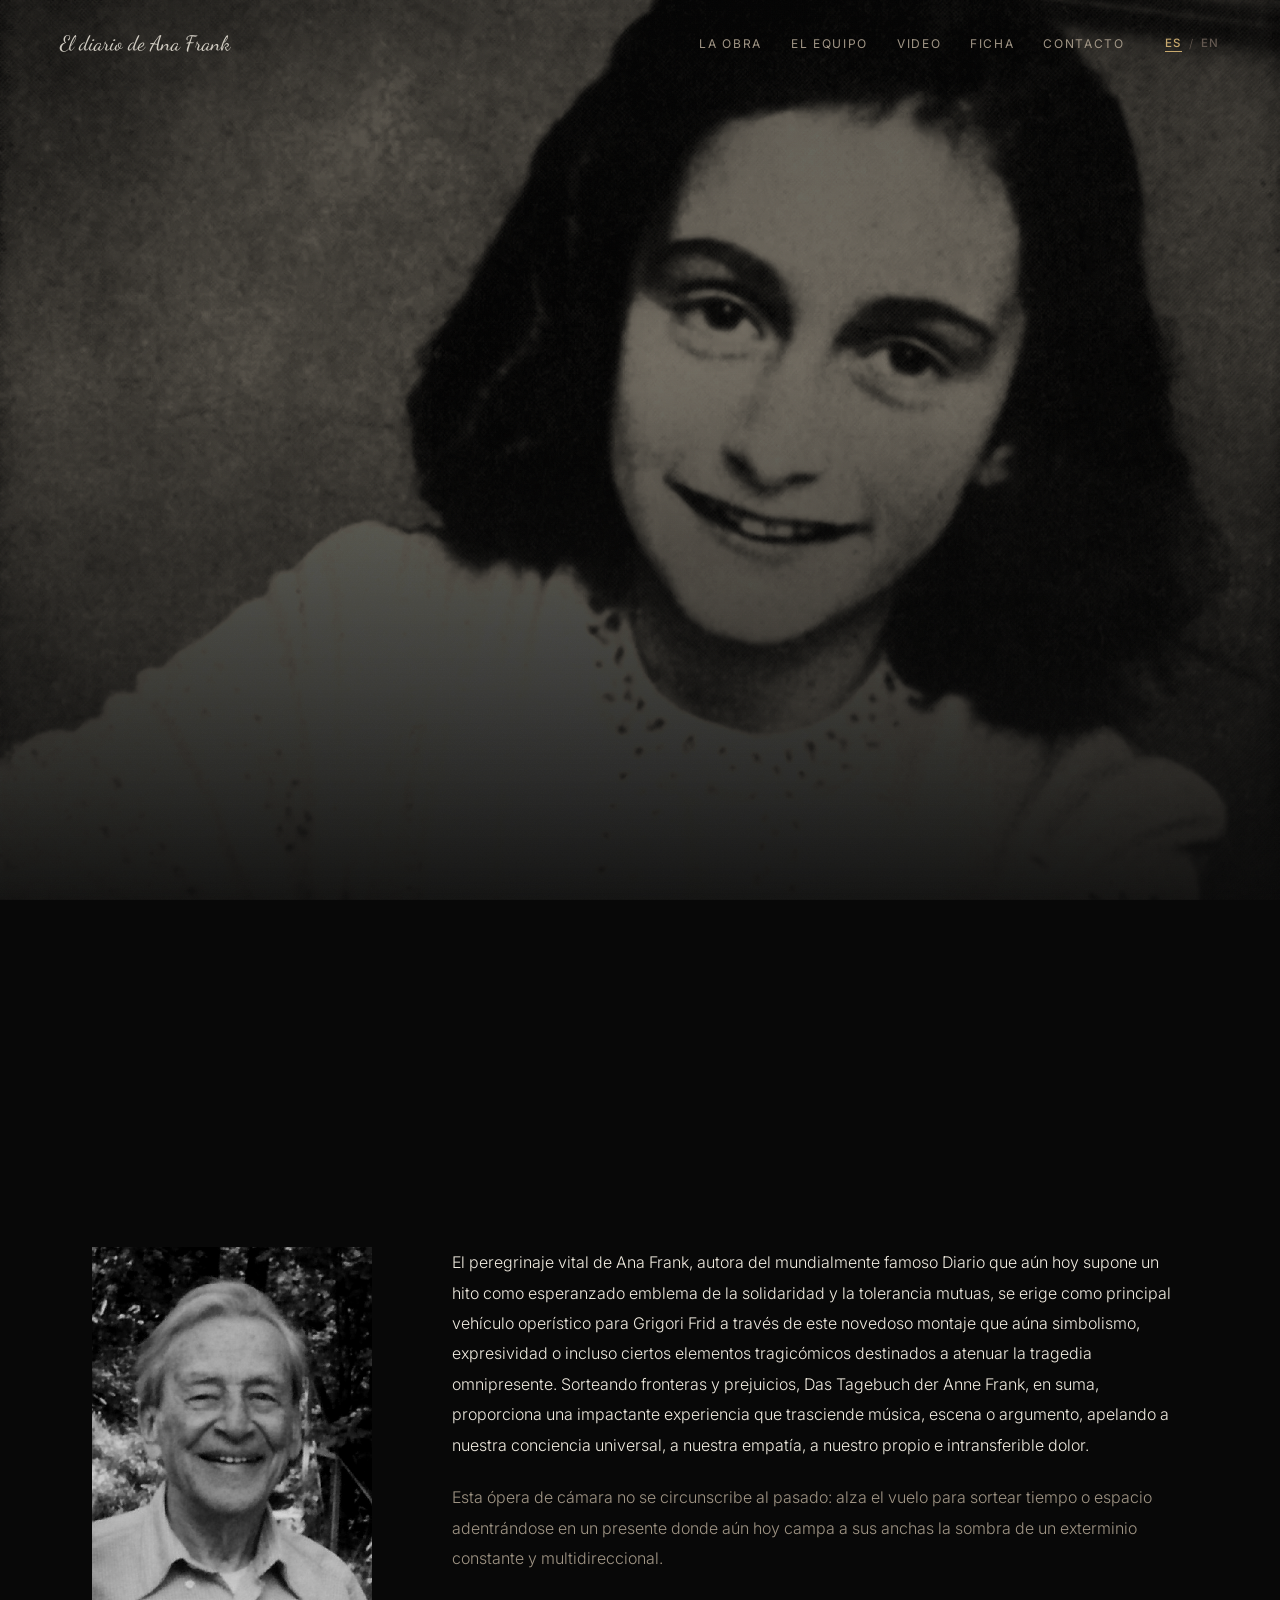
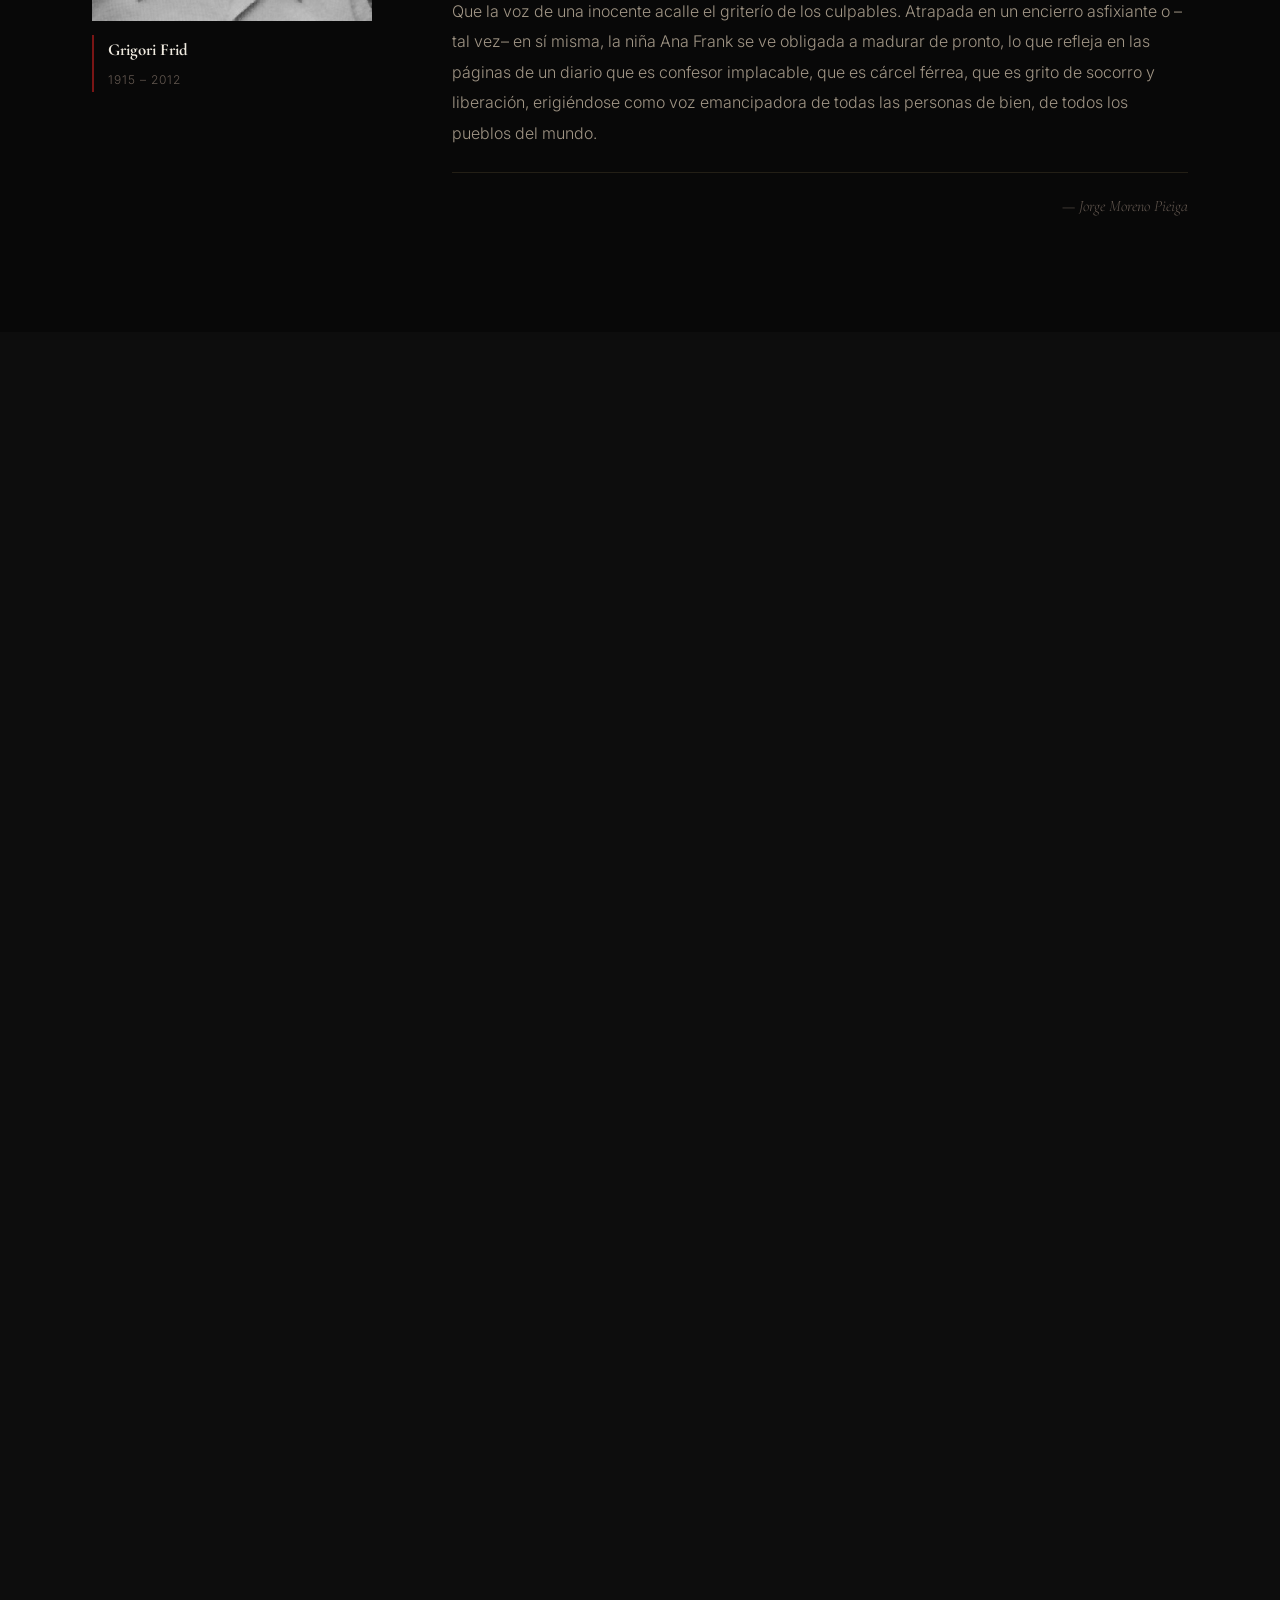
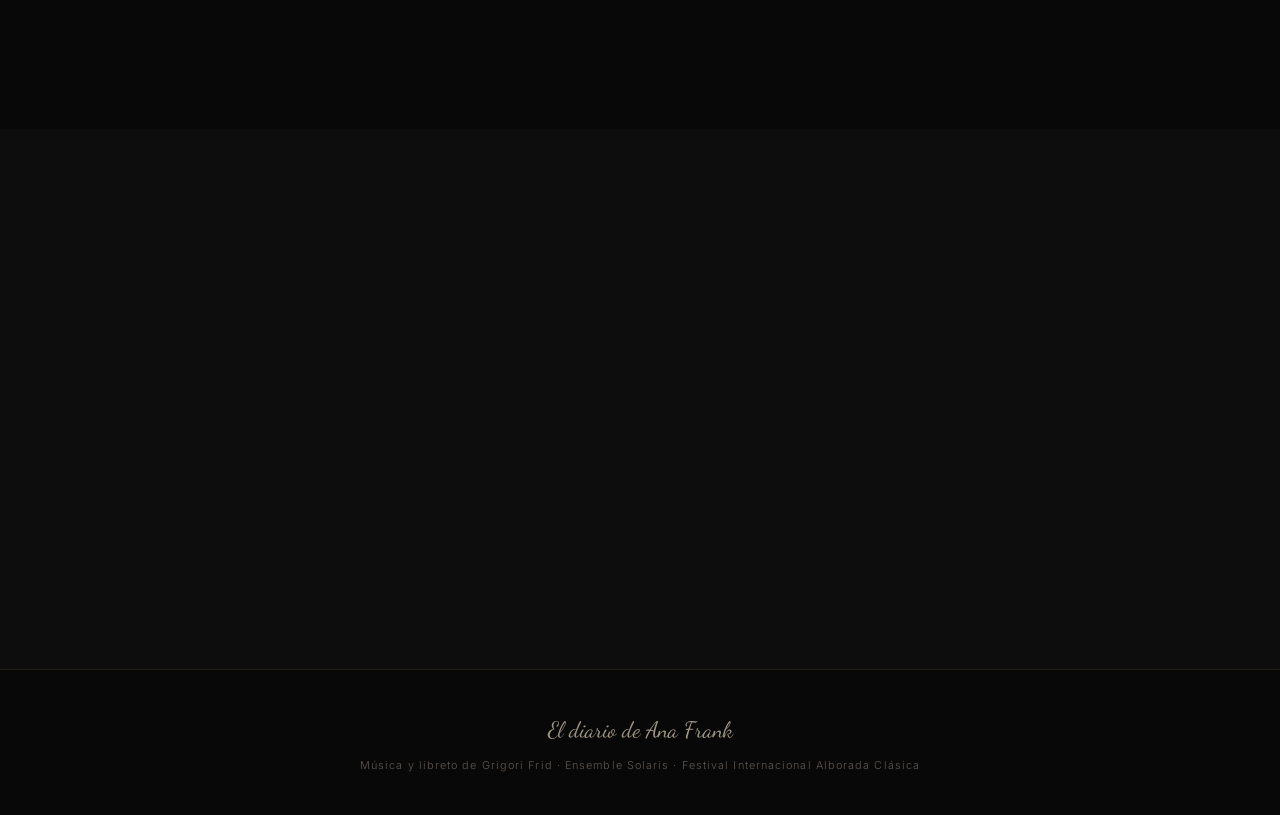
==== commit cfa5a822: "fix: show first frame as video preview instead of static image Co-Authored-By: Claude Opus 4.7 (1M c" ====
--- a/index.html
+++ b/index.html
@@ -2,6 +2,7 @@
 <html lang="es">
 <head>
   <meta charset="UTF-8">
+  <meta name="robots" content="noindex, nofollow, noarchive, nosnippet">
   <meta name="viewport" content="width=device-width, initial-scale=1.0">
   <title>El diario de Ana Frank — Ópera de Grigori Frid</title>
   <meta name="description" content="Dossier artístico de la ópera El diario de Ana Frank. Música y libreto de Grigori Frid. Auxiliadora Toledano, soprano.">
@@ -235,7 +236,7 @@
       </div>
       <div class="gallery-grid reveal">
         <!-- Row 1: dos verticales -->
-        <div class="gallery-item">
+        <div class="gallery-item gallery-item--center">
           <img src="assets/images/production-2.jpg" alt="Auxiliadora Toledano — El diario de Ana Frank">
         </div>
         <div class="gallery-item">
@@ -352,8 +353,8 @@
           elemento <video> por:
           <iframe src="https://www.youtube.com/embed/TU_ID" ...></iframe>
         -->
-        <video controls poster="assets/images/production-2.jpg">
-          <source src="assets/videos/video.mp4" type="video/mp4">
+        <video controls preload="metadata">
+          <source src="assets/videos/video.mp4#t=0.1" type="video/mp4">
           <p data-es="Tu navegador no soporta video HTML5." data-en="Your browser does not support HTML5 video.">Tu navegador no soporta video HTML5.</p>
         </video>
       </div>
@@ -402,14 +403,7 @@
           </table>
         </div>
 
-        <div class="ficha-aside">
-          <div class="cache-card">
-            <p class="cache-label" data-es="Caché" data-en="Performance Fee">Caché</p>
-            <p class="cache-amount">14.800 €</p>
-            <p class="cache-vat">+ IVA</p>
-            <p class="cache-detail" data-es="Estreno de la versión escénica" data-en="Premiere of the staged version">Estreno de la versión escénica</p>
-          </div>
-        </div>
+
       </div>
     </div>
   </section>
@@ -429,11 +423,11 @@
         <div class="contact-left">
           <p class="contact-name">Auxiliadora Toledano</p>
           <p class="contact-role" data-es="Soprano" data-en="Soprano">Soprano</p>
-          <a href="tel:+34637464618" class="contact-link">637 464 618</a>
+          <a href="tel:+34637464618" class="contact-link">+34 637 464 618</a>
           <a href="mailto:auxiliadoratr@gmail.com" class="contact-link">auxiliadoratr@gmail.com</a>
         </div>
         <div class="contact-right">
-          <a href="mailto:auxiliadoratr@gmail.com?subject=El diario de Ana Frank — Consulta" class="cta-btn">
+          <a href="mailto:auxiliadoratr@gmail.com?subject=El%20diario%20de%20Ana%20Frank%20%E2%80%94%20Consulta" class="cta-btn">
             <span data-es="Solicitar información" data-en="Request Information">Solicitar información</span>
             <svg width="18" height="18" viewBox="0 0 24 24" fill="none" stroke="currentColor" stroke-width="2" stroke-linecap="round" stroke-linejoin="round"><line x1="5" y1="12" x2="19" y2="12"/><polyline points="12 5 19 12 12 19"/></svg>
           </a>
--- a/css/styles.css
+++ b/css/styles.css
@@ -528,6 +528,9 @@
 .gallery-item:hover img {
   filter: brightness(1) contrast(1.08);
   transform: scale(1.03);
+}
+.gallery-item--center img {
+  object-position: center center;
 }
 .gallery-item--wide {
   grid-column: 1 / -1;
